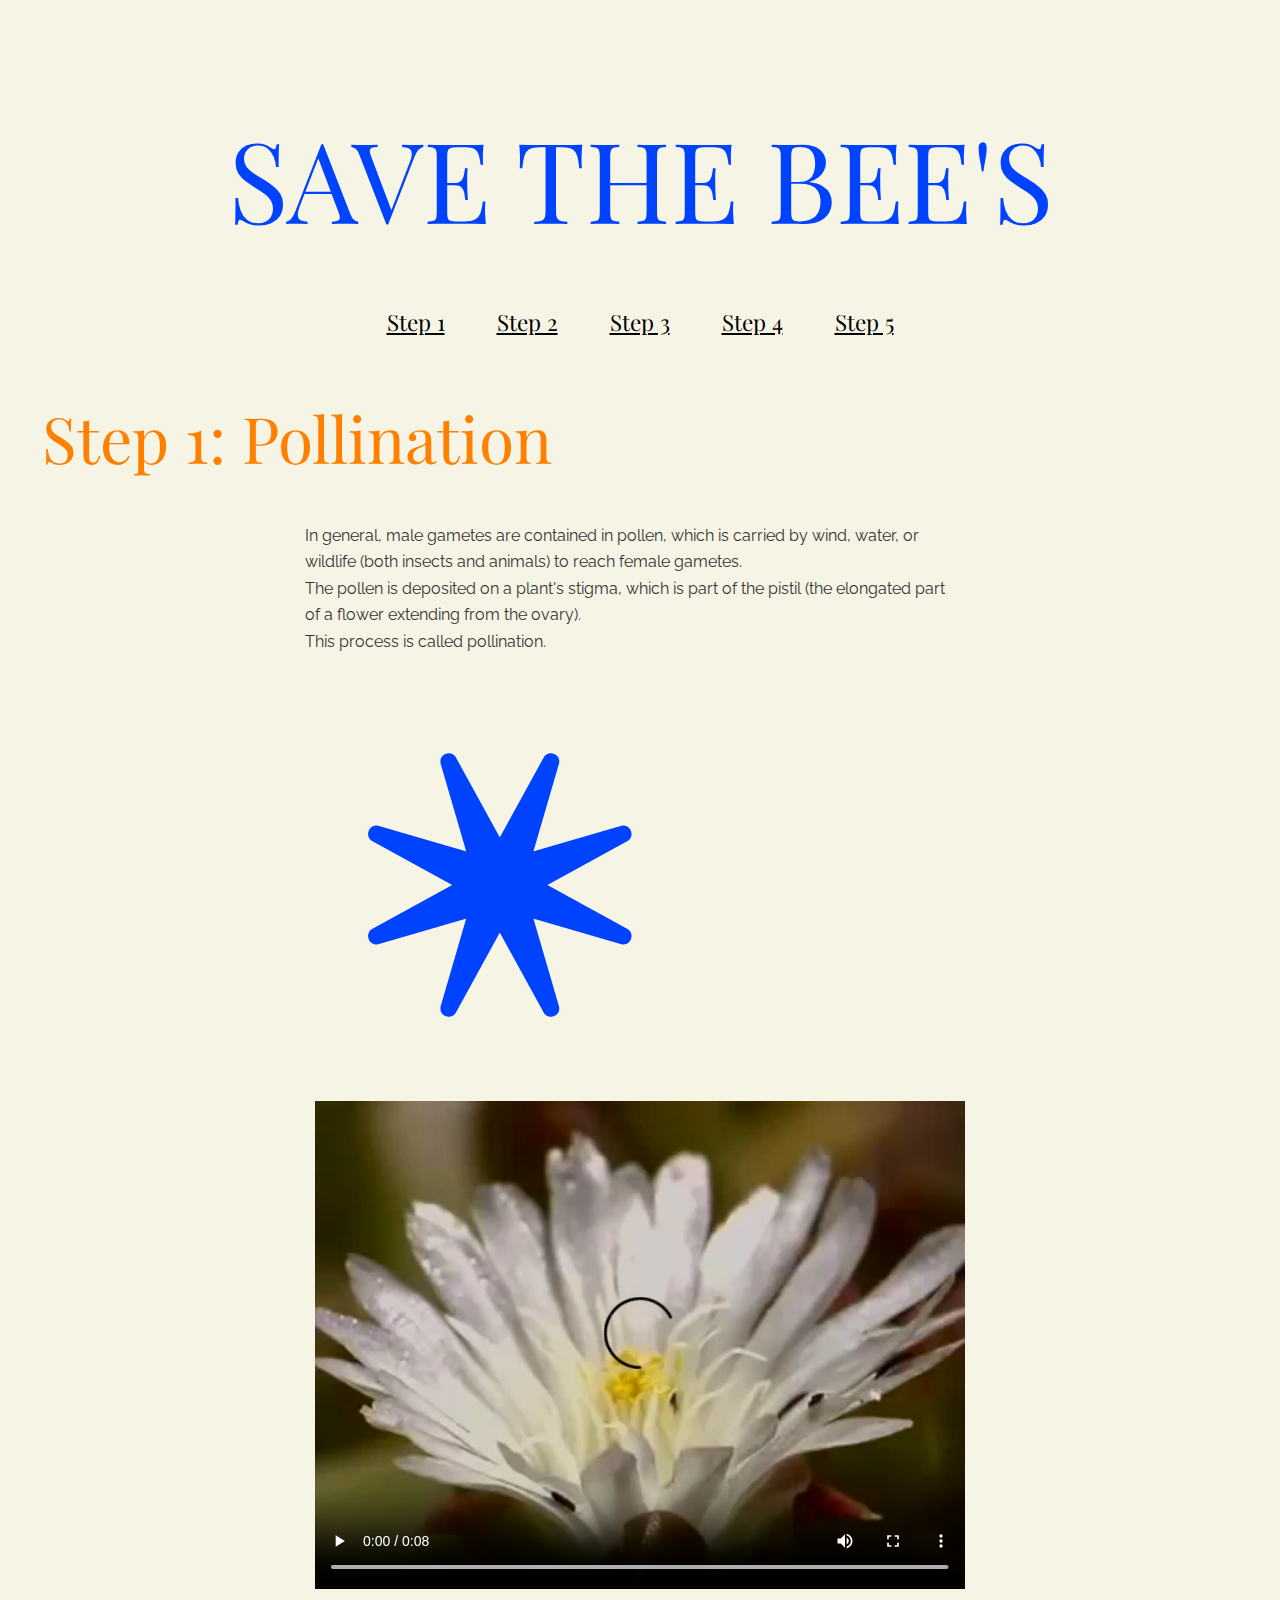
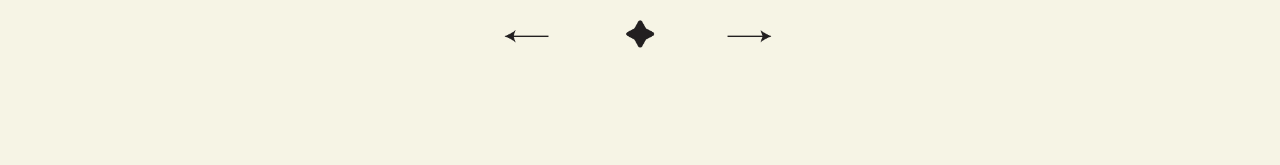
==== step1.html @ 1e9d9e6b "First repo" ====
<!DOCTYPE html>
<html lang="en" dir="ltr">
  <head>
    <meta charset="utf-8">
    <title>BEE'S</title>
    <link rel="stylesheet" href="css/reset.css">
    <link rel="stylesheet" href="css/master.css">
    <link rel="stylesheet" href="css/typo.css">
  </head>

  <body>
    <header>
      <h1>SAVE THE BEE'S</h1>
<nav id="main-navigation">
  <ul>
    <li><a href="step1.html">Step 1</a></li>
    <li><a href="step2.html">Step 2</a></li>
    <li><a href="step3.html">Step 3</a></li>
    <li><a href="step4.html">Step 4</a></li>
    <li><a href="step5.html">Step 5</a></li>
  </ul>
</nav>

<section id="step1">
    </header>
<article class="main-content">
  <h1>Step 1: Pollination</h1>
  <div class="content text-right">
  <p>In general, male gametes are contained in pollen, which is carried by wind, water, or wildlife (both insects and animals) to reach female gametes.
  <br>The pollen is deposited on a plant's stigma, which is part of the pistil (the elongated part of a flower extending from the ovary).
  <br><strong>This process is called pollination.</strong></p>

<div class="image">
  <figure>
    <img src="images/fleur2.png" alt="flower" class="appear01">
    <img src="images/blue.png" alt="flower" class="appear02">
  </figure>


  <video controls width="650">

      <source src="/media/bee-video01.webm"
              type="video/webm">

      <source src="/media/bee-video01.mp4"
              type="video/mp4">
  Sorry, your browser doesn't support embedded videos.
  </video>
  </div>
</article>
</section>

    <footer>
<nav>
  <ul>
  <li><a href="index.html"><img src="images/flecheg.png" alt="fleche" height="60px" width=“40px”></a></li>
    <li><a href="index.html"><img src="images/menu1.png" alt="home" height="60px" width=“40px”></a></li>
      <li><a href="step2.html"><img src="images/fleched.png" alt="fleche" height="60px" width=“40px”></a></li>
  </ul>
</nav>
    </footer>
  </body>
</html>
---- css/master.css ----
body {
  display: flex;
  flex-direction: column;
  justify-content: space-between;
  background: #F6F4E5;
  padding: 42px;
  margin-top: 0;
  margin-right: auto;
  margin-bottom: 0;
  margin-left: auto;
}

p{
  margin-right: 20px;
}

footer {
  min-height: 15vh;
}

header h1 {
  color: #0043ff;
  padding: 0.25em;
  font-size: 7em;
  text-align: center;
}

header ul {
  display: flex;
  align-items: center;
}

header li {
  margin:10px;
}

article {
  min-height: 70vh;
}

/* Styles pour le menu */
nav a {
  color: black;
  font-family: 'Playfair Display', serif;
  font-size: 1.4em;
  display: flex;
  text-align: center;
  padding: 16px;
}

nav {
  float: right;
  left: -50%;
  position: relative;
}

ul {
  list-style-type: none;
  padding: 0px;
  margin: 0px;
  left: 50%;
  position: relative;
}

ul li {
  display: block;
  float: left;
  padding: 0px 10px;
  margin: 0px;
}

.image:hover {
  transform: perspective(400px) rotateY(45deg);
  transform: skew(50deg);
  transform: rotate(20deg);
}

step1 {
  text-align: justify;
  text-align: left;
}

step2 {
  text-align: justify;
  text-align: left;
  margin-left: 40em;
}

.content {
  display: flex;
  flex-direction: row-reverse;
  justify-content: space-around;
  flex-wrap: wrap;
}

.content video {
  display: block;
  flex-basis: 650px;
}

.content p {
  flex-basis: 650px;
  padding: 2em;
}

/* Styles pour faire supperposer les images et apparaitre */
figure{
  position: relative;
}

.appear01{
transition: all 1s ease;
position: absolute;
}

.appear02{
transform: scale(0.1);
opacity: 0;
transition: all 1s ease;
}

figure:hover .appear01{
  transform: scale(0.1);
  opacity: 0;
}

figure:hover .appear02{
  transform: scale(1);
  opacity: 1;
}

.bee-home{
  align-items: center;
   position:absolute;
   z-index: 1;
}

.top{
  position:absolute;
      top: 5px;
      left: 6px;
      z-index: 2;
}
---- css/typo.css ----
@import url('https://fonts.googleapis.com/css2?family=Playfair+Display:wght@500&family=Raleway:ital,wght@0,300;1,700&display=swap');

html {font-size: 100%;} /*16px*/

body {
  background: #F6F4E5;
  font-family: 'Raleway', sans-serif;
  font-weight: 400;
  line-height: 1.65;
  color: #333;
}

p {margin-bottom: 1.15rem;}

h1, h2, h3, h4, h5 {
  margin: 2.75rem 0 1.05rem;
  font-family: 'Playfair Display', serif;
  font-weight: 400;
  line-height: 1.15;
}

h1 {
  margin-top: 2;
  font-size: 4em;
  color: #FF8001
}

h2 {font-size: 3.998em;}

h3 {font-size: 2.827em;}

h4 {font-size: 1.999em;}

h5 {font-size: 1.414em;}

small, .text_small {font-size: 0.707em;}
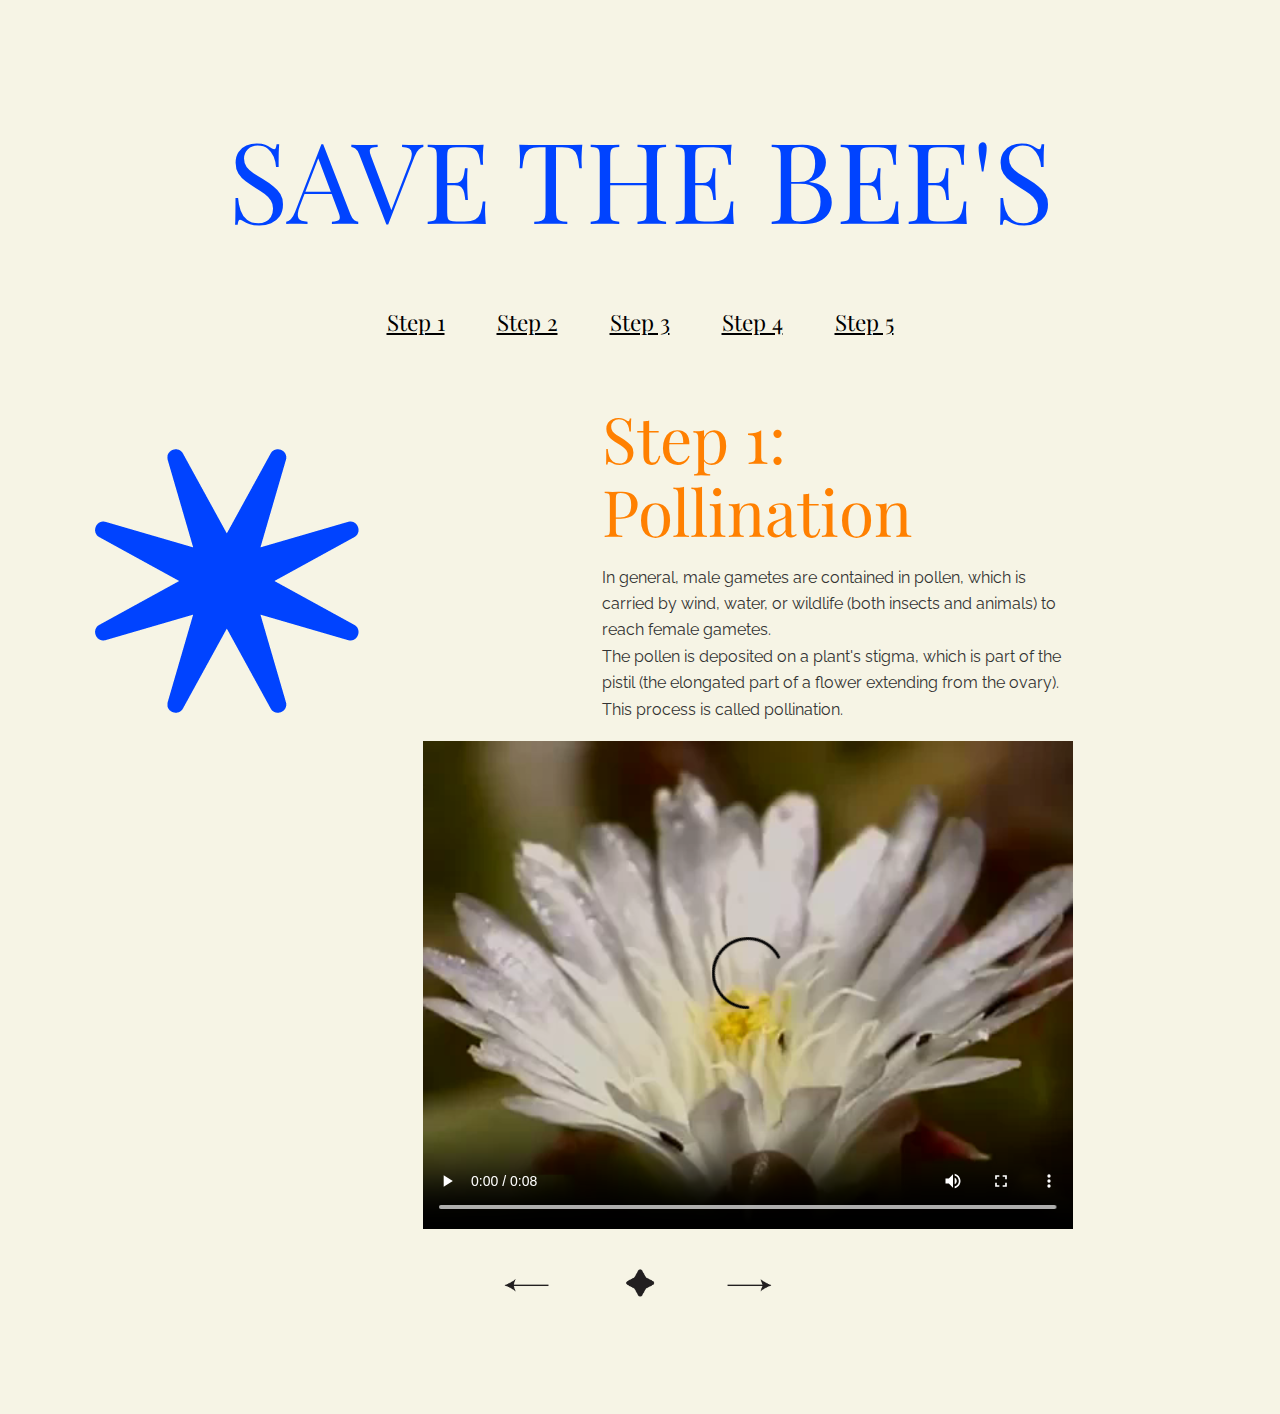
==== commit 172740b2: "Mise à jour" ====
--- a/step1.html
+++ b/step1.html
@@ -24,17 +24,19 @@
 <section id="step1">
     </header>
 <article class="main-content">
+
+  <div class="image">
+    <figure>
+      <img src="images/fleur2.png" alt="flower" class="appear01">
+      <img src="images/pp.png" alt="pollen" class="appear02">
+    </figure>
+
+  <div class="content-text">
   <h1>Step 1: Pollination</h1>
-  <div class="content text-right">
   <p>In general, male gametes are contained in pollen, which is carried by wind, water, or wildlife (both insects and animals) to reach female gametes.
   <br>The pollen is deposited on a plant's stigma, which is part of the pistil (the elongated part of a flower extending from the ovary).
   <br><strong>This process is called pollination.</strong></p>
-
-<div class="image">
-  <figure>
-    <img src="images/fleur2.png" alt="flower" class="appear01">
-    <img src="images/blue.png" alt="flower" class="appear02">
-  </figure>
+    </div>
 
 
   <video controls width="650">
--- a/css/master.css
+++ b/css/master.css
@@ -4,15 +4,18 @@
   justify-content: space-between;
   background: #F6F4E5;
   padding: 42px;
+  text-align: left;
   margin-top: 0;
   margin-right: auto;
   margin-bottom: 0;
   margin-left: auto;
 }
 
-p{
-  margin-right: 20px;
+.content-text{
+  margin-left: 35em;
+  margin-right: 10em;
 }
+
 
 footer {
   min-height: 15vh;
@@ -68,12 +71,12 @@
   padding: 0px 10px;
   margin: 0px;
 }
-
-.image:hover {
+/*.image:hover {
   transform: perspective(400px) rotateY(45deg);
   transform: skew(50deg);
   transform: rotate(20deg);
 }
+*/
 
 step1 {
   text-align: justify;
@@ -106,6 +109,7 @@
 /* Styles pour faire supperposer les images et apparaitre */
 figure{
   position: relative;
+	float: left;
 }
 
 .appear01{
